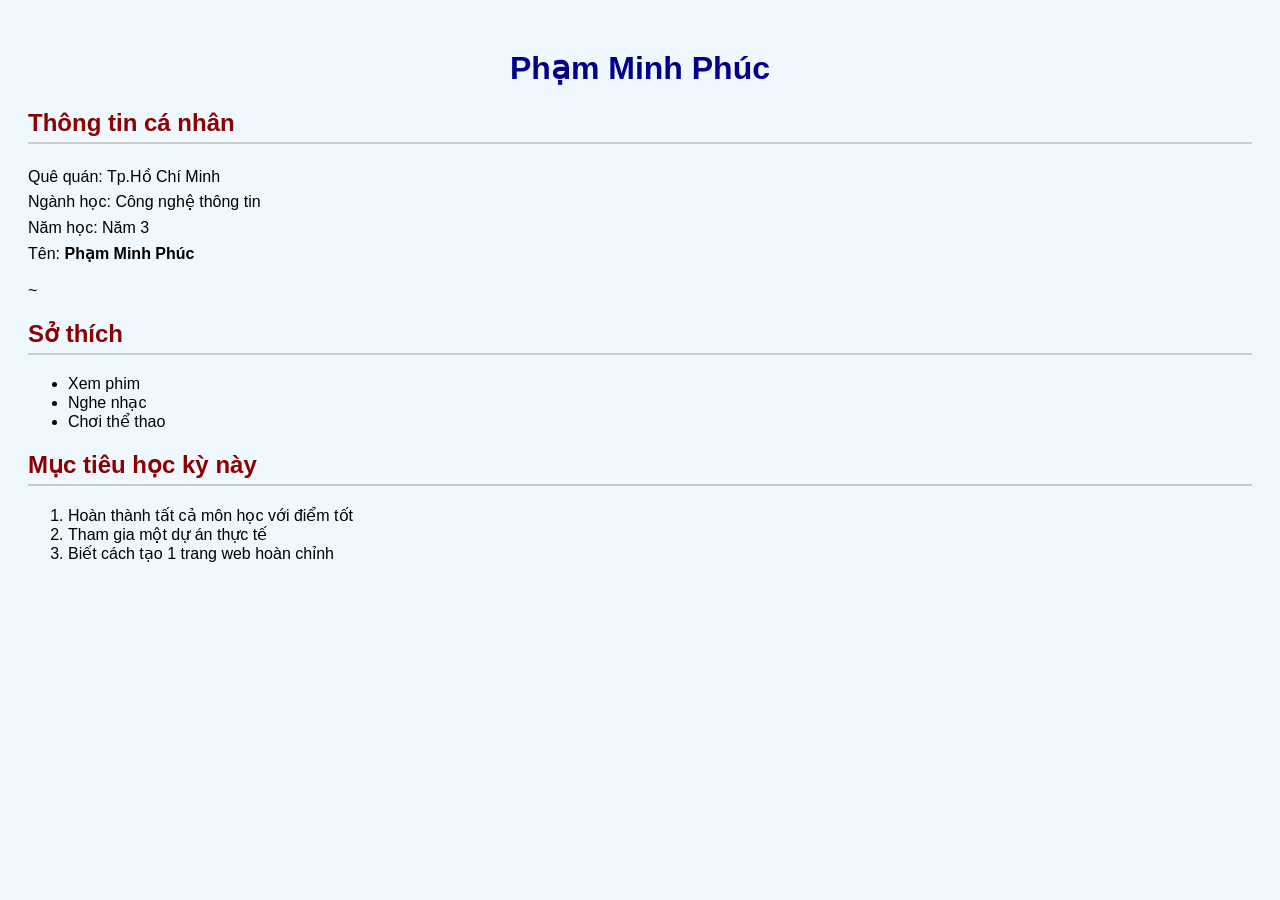
==== index.html @ 4f1bd507 "buoi 1: trang gioi thieu ban than" ====
<!DOCTYPE html>
<html lang="vi">
<head>
    <meta charset="UTF-8">
    <title>Phạm Minh Phúc – Giới thiệu</title>
    <link rel="stylesheet" href="css/style.css">
</head>
<body>
    <h1>Phạm Minh Phúc</h1>

    <h2>Thông tin cá nhân</h2>
    <p>
        Quê quán: Tp.Hồ Chí Minh<br>
        Ngành học: Công nghệ thông tin<br>
        Năm học: Năm 3<br>
        Tên: <strong>Phạm Minh Phúc</strong>
    </p>
~
    <h2>Sở thích</h2>
    <ul>
        <li>Xem phim</li>
        <li>Nghe nhạc</li>
        <li>Chơi thể thao</li>
    </ul>

    <h2>Mục tiêu học kỳ này</h2>
    <ol>
        <li>Hoàn thành tất cả môn học với điểm tốt</li>
        <li>Tham gia một dự án thực tế</li>
        <li>Biết cách tạo 1 trang web hoàn chỉnh</li>
    </ol>
</body>
</html>
---- css/style.css ----
body {
    font-family: Arial, sans-serif;
    background-color: #f0f8ff; /* bạn có thể đổi màu */
    padding: 20px;
}


h1 {
    color: darkblue;
    text-align: center;
}


p {
    line-height: 1.6;
    max-width: 700px;
}


h2 {
    color: darkred;
    border-bottom: 2px solid #ccc;
    padding-bottom: 5px;
}


a:hover {
    color: green;
}
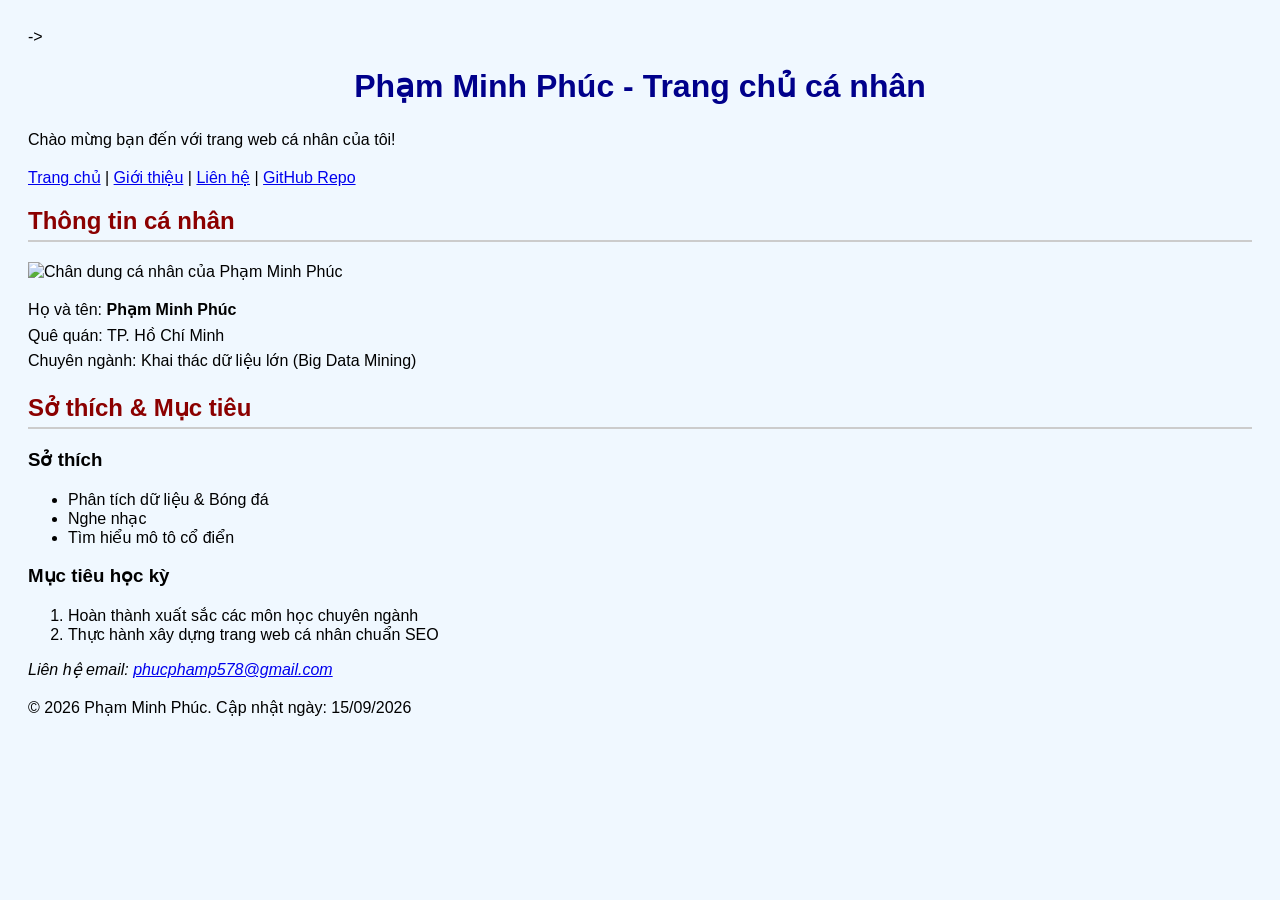
==== commit dba7f16a: "lab 2: Hoan thanh form lien he validation va toi uu SEO" ====
--- a/index.html
+++ b/index.html
@@ -2,32 +2,65 @@
 <html lang="vi">
 <head>
     <meta charset="UTF-8">
-    <title>Phạm Minh Phúc – Giới thiệu</title>
+    <meta name="viewport" content="width=device-width, initial-scale=1.0">
+->
+    <title>Trang chủ Phạm Minh Phúc - Sinh viên Big Data Mining</title>
+
+    <meta name="description" content="Khám phá trang web cá nhân của Phạm Minh Phúc để tìm hiểu về lý lịch học tập, các dự án Big Data Mining và thông tin liên hệ trực tiếp.">
+    <meta property="og:title" content="Trang chủ Phạm Minh Phúc - Sinh viên Big Data Mining">
+    <meta property="og:description" content="Khám phá trang web cá nhân của Phạm Minh Phúc để tìm hiểu về lý lịch học tập, các dự án Big Data Mining và thông tin liên hệ trực tiếp.">
+    <meta property="og:type" content="website">
+
     <link rel="stylesheet" href="css/style.css">
 </head>
 <body>
-    <h1>Phạm Minh Phúc</h1>
 
-    <h2>Thông tin cá nhân</h2>
-    <p>
-        Quê quán: Tp.Hồ Chí Minh<br>
-        Ngành học: Công nghệ thông tin<br>
-        Năm học: Năm 3<br>
-        Tên: <strong>Phạm Minh Phúc</strong>
-    </p>
-~
-    <h2>Sở thích</h2>
-    <ul>
-        <li>Xem phim</li>
-        <li>Nghe nhạc</li>
-        <li>Chơi thể thao</li>
-    </ul>
+    <header>
+        <h1>Phạm Minh Phúc - Trang chủ cá nhân</h1>
+        <p>Chào mừng bạn đến với trang web cá nhân của tôi!</p>
+    </header>
 
-    <h2>Mục tiêu học kỳ này</h2>
-    <ol>
-        <li>Hoàn thành tất cả môn học với điểm tốt</li>
-        <li>Tham gia một dự án thực tế</li>
-        <li>Biết cách tạo 1 trang web hoàn chỉnh</li>
-    </ol>
+    <nav>
+        <a href="index.html">Trang chủ</a> | 
+        <a href="about.html">Giới thiệu</a> | 
+        <a href="contact.html">Liên hệ</a> | 
+        <a href="https://github.com/PhcPh4m/my-website" target="_blank" rel="noopener">GitHub Repo</a>
+    </nav>
+
+    <main>
+        <section>
+            <h2>Thông tin cá nhân</h2>
+            <img src="images/avatar.jpg" alt="Chân dung cá nhân của Phạm Minh Phúc" width="150">
+            <p>
+                Họ và tên: <strong>Phạm Minh Phúc</strong><br>
+                Quê quán: TP. Hồ Chí Minh<br>
+                Chuyên ngành: Khai thác dữ liệu lớn (Big Data Mining)
+            </p>
+        </section>
+
+        <section>
+            <h2>Sở thích & Mục tiêu</h2>
+            <h3>Sở thích</h3>
+            <ul>
+                <li>Phân tích dữ liệu & Bóng đá</li>
+                <li>Nghe nhạc</li>
+                <li>Tìm hiểu mô tô cổ điển</li>
+            </ul>
+
+            <h3>Mục tiêu học kỳ</h3>
+            <ol>
+                <li>Hoàn thành xuất sắc các môn học chuyên ngành</li>
+                <li>Thực hành xây dựng trang web cá nhân chuẩn SEO</li>
+            </ol>
+        </section>
+    </main>
+
+    <footer>
+        <address>
+            Liên hệ email: <a href="mailto:phucphamp578@gmail.com">phucphamp578@gmail.com</a>
+        </address>
+        <p>&copy; 2026 Phạm Minh Phúc. Cập nhật ngày: <time datetime="2026-09-15">15/09/2026</time></p>
+    </footer>
+
 </body>
-</html>
+</html>
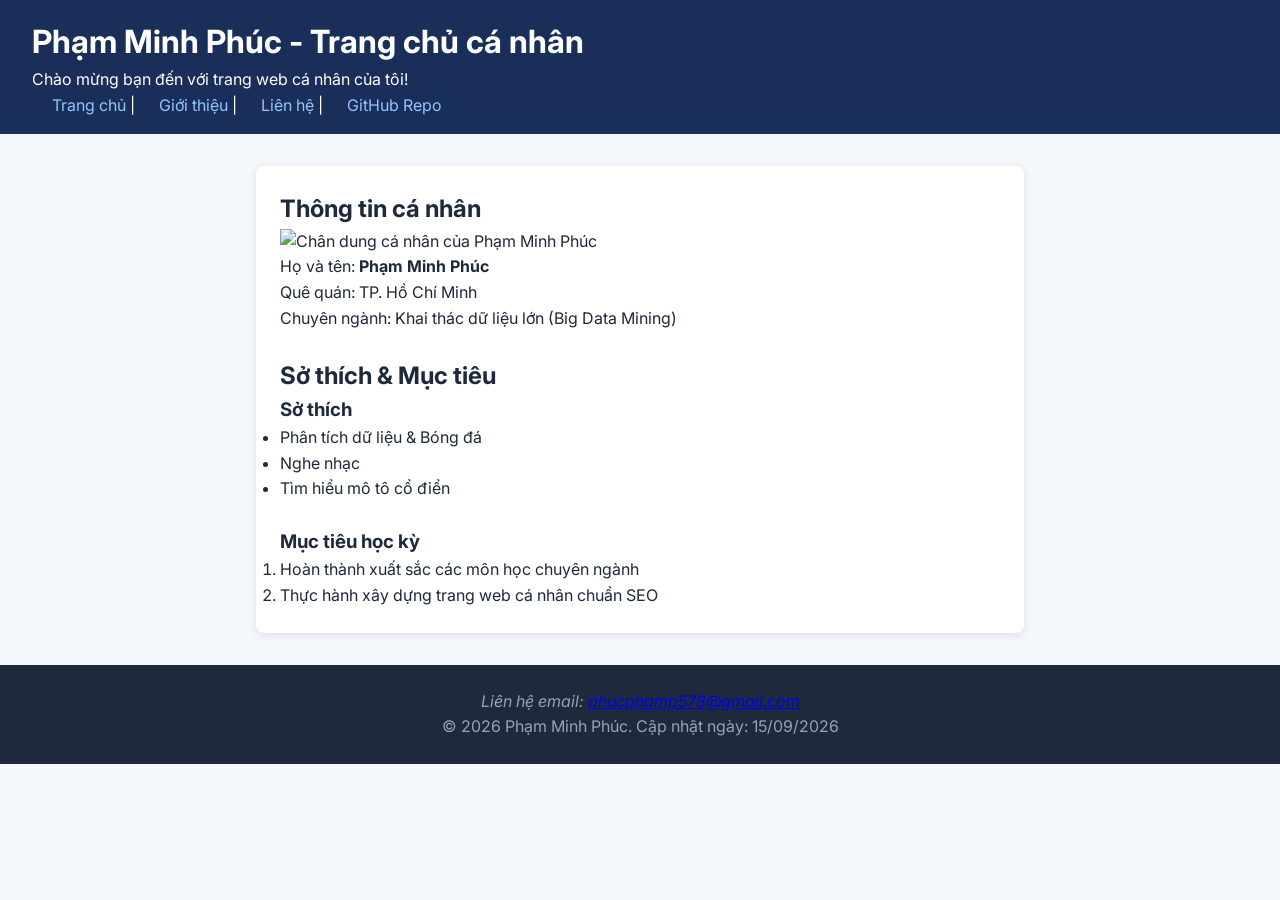
==== commit 0a12c2bc: "lab 2 cap nhat tat ca cac trang" ====
--- a/index.html
+++ b/index.html
@@ -3,10 +3,19 @@
 <head>
     <meta charset="UTF-8">
     <meta name="viewport" content="width=device-width, initial-scale=1.0">
-->
+
+    <!-- Thêm Google Font 'Inter' theo Yêu cầu 10 (Nâng cao) -->
+    <link rel="preconnect" href="https://fonts.googleapis.com">
+    <link rel="preconnect" href="https://fonts.gstatic.com" crossorigin>
+    <link href="https://fonts.googleapis.com/css2?family=Inter:wght@400;500;600;700&display=swap" rel="stylesheet">
+
+    <!-- Yêu cầu 25: Title 50-60 ký tự -->
     <title>Trang chủ Phạm Minh Phúc - Sinh viên Big Data Mining</title>
 
+    <!-- Yêu cầu 26: Meta Description -->
     <meta name="description" content="Khám phá trang web cá nhân của Phạm Minh Phúc để tìm hiểu về lý lịch học tập, các dự án Big Data Mining và thông tin liên hệ trực tiếp.">
+    
+    <!-- Yêu cầu 34: Open Graph Meta Tags -->
     <meta property="og:title" content="Trang chủ Phạm Minh Phúc - Sinh viên Big Data Mining">
     <meta property="og:description" content="Khám phá trang web cá nhân của Phạm Minh Phúc để tìm hiểu về lý lịch học tập, các dự án Big Data Mining và thông tin liên hệ trực tiếp.">
     <meta property="og:type" content="website">
@@ -16,43 +25,51 @@
 <body>
 
     <header>
+
         <h1>Phạm Minh Phúc - Trang chủ cá nhân</h1>
         <p>Chào mừng bạn đến với trang web cá nhân của tôi!</p>
+
+        <nav>
+            <a href="index.html">Trang chủ</a> | 
+            <a href="about.html">Giới thiệu</a> | 
+            <a href="contact.html">Liên hệ</a> | 
+            <a href="https://github.com/PhcPh4m/my-website" target="_blank" rel="noopener">GitHub Repo</a>
+        </nav>
     </header>
 
-    <nav>
-        <a href="index.html">Trang chủ</a> | 
-        <a href="about.html">Giới thiệu</a> | 
-        <a href="contact.html">Liên hệ</a> | 
-        <a href="https://github.com/PhcPh4m/my-website" target="_blank" rel="noopener">GitHub Repo</a>
-    </nav>
+    <main>
 
-    <main>
-        <section>
-            <h2>Thông tin cá nhân</h2>
-            <img src="images/avatar.jpg" alt="Chân dung cá nhân của Phạm Minh Phúc" width="150">
-            <p>
-                Họ và tên: <strong>Phạm Minh Phúc</strong><br>
-                Quê quán: TP. Hồ Chí Minh<br>
-                Chuyên ngành: Khai thác dữ liệu lớn (Big Data Mining)
-            </p>
-        </section>
+        <div class="card">
+            <section>
+                <h2>Thông tin cá nhân</h2>
+                <img src="https://tinyurl.com/ytrvbtvn" alt="Chân dung cá nhân của Phạm Minh Phúc" width="150">
+                <p>
+                    Họ và tên: <strong>Phạm Minh Phúc</strong><br>
+                    Quê quán: TP. Hồ Chí Minh<br>
+                    Chuyên ngành: Khai thác dữ liệu lớn (Big Data Mining)
+                </p>
+            </section>
 
-        <section>
-            <h2>Sở thích & Mục tiêu</h2>
-            <h3>Sở thích</h3>
-            <ul>
-                <li>Phân tích dữ liệu & Bóng đá</li>
-                <li>Nghe nhạc</li>
-                <li>Tìm hiểu mô tô cổ điển</li>
-            </ul>
+            <br>
 
-            <h3>Mục tiêu học kỳ</h3>
-            <ol>
-                <li>Hoàn thành xuất sắc các môn học chuyên ngành</li>
-                <li>Thực hành xây dựng trang web cá nhân chuẩn SEO</li>
-            </ol>
-        </section>
+            <section>
+                <h2>Sở thích & Mục tiêu</h2>
+                <h3>Sở thích</h3>
+                <ul>
+                    <li>Phân tích dữ liệu & Bóng đá</li>
+                    <li>Nghe nhạc</li>
+                    <li>Tìm hiểu mô tô cổ điển</li>
+                </ul>
+
+                <br>
+
+                <h3>Mục tiêu học kỳ</h3>
+                <ol>
+                    <li>Hoàn thành xuất sắc các môn học chuyên ngành</li>
+                    <li>Thực hành xây dựng trang web cá nhân chuẩn SEO</li>
+                </ol>
+            </section>
+        </div>
     </main>
 
     <footer>
--- a/css/style.css
+++ b/css/style.css
@@ -1,30 +1,62 @@
-
-body {
-    font-family: Arial, sans-serif;
-    background-color: #f0f8ff; /* bạn có thể đổi màu */
-    padding: 20px;
+/* 1. CSS Reset */
+*, *::before, *::after {
+    box-sizing: border-box;
+    margin: 0;
+    padding: 0;
 }
 
-
-h1 {
-    color: darkblue;
-    text-align: center;
+/* 2. Style body */
+body {
+    font-family: 'Inter', Arial, sans-serif;
+    background-color: #f4f7fb;
+    color: #1e293b;
+    line-height: 1.6;
 }
 
-
-p {
-    line-height: 1.6;
-    max-width: 700px;
+/* 3. Style header */
+header {
+    background-color: #1a2e5a;
+    padding: 16px 32px;
+    color: white;
 }
 
-
-h2 {
-    color: darkred;
-    border-bottom: 2px solid #ccc;
-    padding-bottom: 5px;
+/* 4. Style header nav a & hover */
+header nav a {
+    color: #93c5fd;
+    margin-left: 20px;
+    text-decoration: none;
 }
 
+header nav a:hover {
+    color: white;
+}
 
-a:hover {
-    color: green;
+/* 5. Style main */
+main {
+    max-width: 800px;
+    margin: 0 auto;
+    padding: 32px 16px;
 }
+
+/* 6. Style class .card */
+.card {
+    background: white;
+    padding: 24px;
+    border-radius: 8px;
+    box-shadow: 0 2px 8px rgba(0, 0, 0, 0.1);
+}
+
+/* 7. Style footer */
+footer {
+    background: #1e293b;
+    color: #94a3b8;
+    text-align: center;
+    padding: 24px;
+}
+
+/* 9. (Nâng cao) Style class .highlight */
+.highlight {
+    background: #fef3c7;
+    padding: 4px 8px;
+    border-radius: 4px;
+}
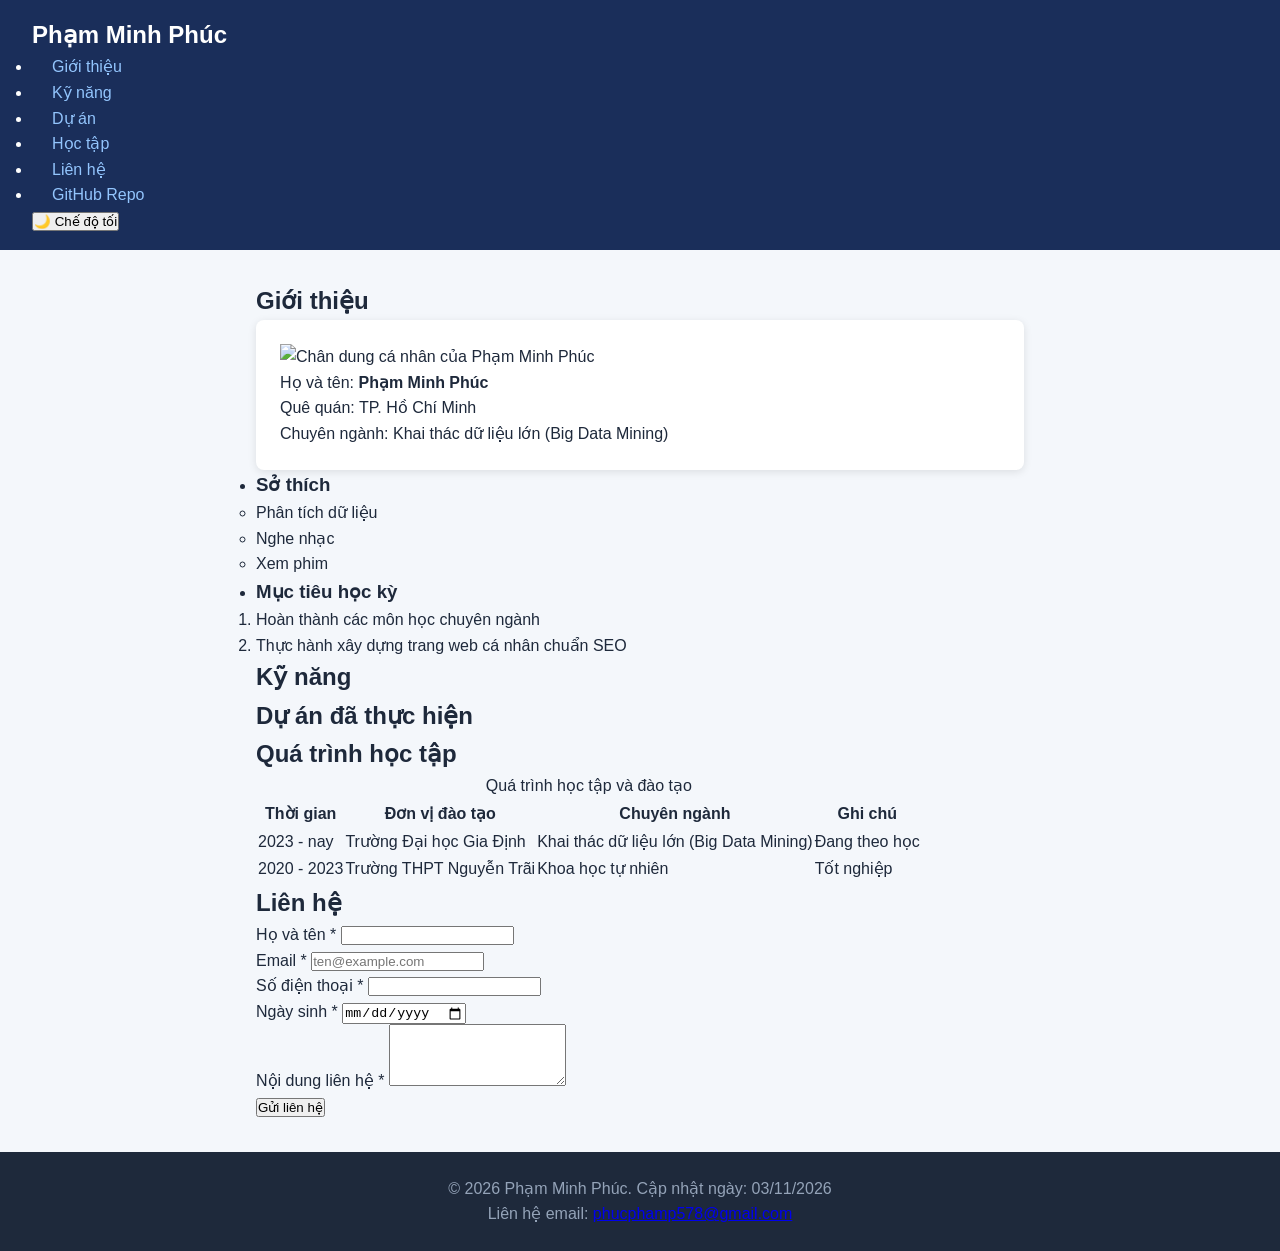
==== commit 24b6624f: "feat(html): xây dựng cấu trúc HTML5 semantic, form và bảng dữ liệu" ====
--- a/index.html
+++ b/index.html
@@ -1,83 +1,161 @@
 <!DOCTYPE html>
 <html lang="vi">
 <head>
-    <meta charset="UTF-8">
-    <meta name="viewport" content="width=device-width, initial-scale=1.0">
+  <meta charset="UTF-8">
+  <meta name="viewport" content="width=device-width, initial-scale=1.0">
 
-    <!-- Thêm Google Font 'Inter' theo Yêu cầu 10 (Nâng cao) -->
-    <link rel="preconnect" href="https://fonts.googleapis.com">
-    <link rel="preconnect" href="https://fonts.gstatic.com" crossorigin>
-    <link href="https://fonts.googleapis.com/css2?family=Inter:wght@400;500;600;700&display=swap" rel="stylesheet">
+  <title>Trang chủ Phạm Minh Phúc - Sinh viên Big Data Mining</title>
 
-    <!-- Yêu cầu 25: Title 50-60 ký tự -->
-    <title>Trang chủ Phạm Minh Phúc - Sinh viên Big Data Mining</title>
+  <meta name="description" content="Khám phá trang web cá nhân của Phạm Minh Phúc để tìm hiểu về lý lịch học tập, kỹ năng, các dự án Big Data Mining và thông tin liên hệ trực tiếp.">
+  <meta property="og:title" content="Trang chủ Phạm Minh Phúc - Sinh viên Big Data Mining">
+  <meta property="og:description" content="Khám phá trang web cá nhân của Phạm Minh Phúc để tìm hiểu về lý lịch học tập, kỹ năng, các dự án Big Data Mining và thông tin liên hệ trực tiếp.">
+  <meta property="og:type" content="website">
 
-    <!-- Yêu cầu 26: Meta Description -->
-    <meta name="description" content="Khám phá trang web cá nhân của Phạm Minh Phúc để tìm hiểu về lý lịch học tập, các dự án Big Data Mining và thông tin liên hệ trực tiếp.">
-    
-    <!-- Yêu cầu 34: Open Graph Meta Tags -->
-    <meta property="og:title" content="Trang chủ Phạm Minh Phúc - Sinh viên Big Data Mining">
-    <meta property="og:description" content="Khám phá trang web cá nhân của Phạm Minh Phúc để tìm hiểu về lý lịch học tập, các dự án Big Data Mining và thông tin liên hệ trực tiếp.">
-    <meta property="og:type" content="website">
-
-    <link rel="stylesheet" href="css/style.css">
+  <link rel="stylesheet" href="css/style.css">
+  <script src="js/script.js" defer></script>
 </head>
 <body>
 
-    <header>
+  <header class="site-header">
+    <nav class="navbar" aria-label="Điều hướng chính">
+      <h1 class="navbar__brand">Phạm Minh Phúc</h1>
+      <ul class="navbar__links">
+        <li><a href="#about">Giới thiệu</a></li>
+        <li><a href="#skills">Kỹ năng</a></li>
+        <li><a href="#projects">Dự án</a></li>
+        <li><a href="#education">Học tập</a></li>
+        <li><a href="#contact">Liên hệ</a></li>
+        <li><a href="https://github.com/PhcPh4m/my-website" target="_blank" rel="noopener">GitHub Repo</a></li>
+      </ul>
+      <button type="button" class="theme-toggle" id="theme-toggle" aria-pressed="false">🌙 Chế độ tối</button>
+    </nav>
+  </header>
 
-        <h1>Phạm Minh Phúc - Trang chủ cá nhân</h1>
-        <p>Chào mừng bạn đến với trang web cá nhân của tôi!</p>
+  <main class="main-content">
 
-        <nav>
-            <a href="index.html">Trang chủ</a> | 
-            <a href="about.html">Giới thiệu</a> | 
-            <a href="contact.html">Liên hệ</a> | 
-            <a href="https://github.com/PhcPh4m/my-website" target="_blank" rel="noopener">GitHub Repo</a>
-        </nav>
-    </header>
+    <section id="about" aria-labelledby="about-title">
+      <h2 id="about-title">Giới thiệu</h2>
+      <article class="card">
+        <img src="https://tinyurl.com/ytrvbtvn" alt="Chân dung cá nhân của Phạm Minh Phúc" width="150" height="150" loading="lazy">
+        <p>
+          Họ và tên: <strong>Phạm Minh Phúc</strong><br>
+          Quê quán: TP. Hồ Chí Minh<br>
+          Chuyên ngành: Khai thác dữ liệu lớn (Big Data Mining)
+        </p>
+      </article>
 
-    <main>
+      <ul class="card-grid">
+        <li>
+          <h3>Sở thích</h3>
+          <ul>
+            <li>Phân tích dữ liệu</li>
+            <li>Nghe nhạc</li>
+            <li>Xem phim</li>
+          </ul>
+        </li>
+        <li>
+          <h3>Mục tiêu học kỳ</h3>
+          <ol>
+            <li>Hoàn thành các môn học chuyên ngành</li>
+            <li>Thực hành xây dựng trang web cá nhân chuẩn SEO</li>
+          </ol>
+        </li>
+      </ul>
+    </section>
 
-        <div class="card">
-            <section>
-                <h2>Thông tin cá nhân</h2>
-                <img src="https://tinyurl.com/ytrvbtvn" alt="Chân dung cá nhân của Phạm Minh Phúc" width="150">
-                <p>
-                    Họ và tên: <strong>Phạm Minh Phúc</strong><br>
-                    Quê quán: TP. Hồ Chí Minh<br>
-                    Chuyên ngành: Khai thác dữ liệu lớn (Big Data Mining)
-                </p>
-            </section>
+    <section id="skills" aria-labelledby="skills-title">
+      <h2 id="skills-title">Kỹ năng</h2>
+      <p id="skills-summary" class="status" role="status"></p>
+      <ul class="card-grid" id="skills-list"></ul>
+    </section>
 
-            <br>
+    <section id="projects" aria-labelledby="projects-title">
+      <h2 id="projects-title">Dự án đã thực hiện</h2>
+      <p id="projects-status" class="status" role="status"></p>
+      <ul class="card-grid" id="projects-list"></ul>
+    </section>
 
-            <section>
-                <h2>Sở thích & Mục tiêu</h2>
-                <h3>Sở thích</h3>
-                <ul>
-                    <li>Phân tích dữ liệu & Bóng đá</li>
-                    <li>Nghe nhạc</li>
-                    <li>Tìm hiểu mô tô cổ điển</li>
-                </ul>
+    <section id="education" aria-labelledby="education-title">
+      <h2 id="education-title">Quá trình học tập</h2>
+      <div class="table-wrapper">
+        <table class="data-table">
+          <caption>Quá trình học tập và đào tạo</caption>
+          <thead>
+            <tr>
+              <th scope="col">Thời gian</th>
+              <th scope="col">Đơn vị đào tạo</th>
+              <th scope="col">Chuyên ngành</th>
+              <th scope="col">Ghi chú</th>
+            </tr>
+          </thead>
+          <tbody>
+            <tr>
+              <td>2023 - nay</td>
+              <td>Trường Đại học Gia Định</td>
+              <td>Khai thác dữ liệu lớn (Big Data Mining)</td>
+              <td>Đang theo học</td>
+            </tr>
+            <tr>
+              <td>2020 - 2023</td>
+              <td>Trường THPT Nguyễn Trãi</td>
+                <td>Khoa học tự nhiên</td>
+              <td>Tốt nghiệp</td>
+            </tr>
+          </tbody>
+        </table>
+      </div>
+    </section>
 
-                <br>
+    <section id="contact" aria-labelledby="contact-title">
+      <h2 id="contact-title">Liên hệ</h2>
+      <form class="contact-form" id="contact-form" novalidate>
 
-                <h3>Mục tiêu học kỳ</h3>
-                <ol>
-                    <li>Hoàn thành xuất sắc các môn học chuyên ngành</li>
-                    <li>Thực hành xây dựng trang web cá nhân chuẩn SEO</li>
-                </ol>
-            </section>
+        <div class="form-group">
+          <label for="fullname">Họ và tên *</label>
+          <input type="text" id="fullname" name="fullname" required
+                 pattern="[A-Za-zÀ-ỹ ]{2,50}"
+                 title="Chỉ gồm chữ cái, từ 2 đến 50 ký tự">
+          <span class="field-error" id="fullname-error" aria-live="polite"></span>
         </div>
-    </main>
 
-    <footer>
-        <address>
-            Liên hệ email: <a href="mailto:phucphamp578@gmail.com">phucphamp578@gmail.com</a>
-        </address>
-        <p>&copy; 2026 Phạm Minh Phúc. Cập nhật ngày: <time datetime="2026-09-15">15/09/2026</time></p>
-    </footer>
+        <div class="form-group">
+          <label for="email">Email *</label>
+          <input type="email" id="email" name="email" required
+                 placeholder="ten@example.com">
+          <span class="field-error" id="email-error" aria-live="polite"></span>
+        </div>
+
+        <div class="form-group">
+          <label for="phone">Số điện thoại *</label>
+          <input type="tel" id="phone" name="phone" required
+                 pattern="0[0-9]{9}"
+                 title="Gồm 10 chữ số, bắt đầu bằng 0">
+          <span class="field-error" id="phone-error" aria-live="polite"></span>
+        </div>
+
+        <div class="form-group">
+          <label for="birthdate">Ngày sinh *</label>
+          <input type="date" id="birthdate" name="birthdate" required>
+          <span class="field-error" id="birthdate-error" aria-live="polite"></span>
+        </div>
+
+        <div class="form-group">
+          <label for="message">Nội dung liên hệ *</label>
+          <textarea id="message" name="message" rows="4" required minlength="10"></textarea>
+          <span class="field-error" id="message-error" aria-live="polite"></span>
+        </div>
+
+        <button type="submit">Gửi liên hệ</button>
+        <p id="form-message" class="form-message" role="status"></p>
+      </form>
+    </section>
+
+  </main>
+
+  <footer class="site-footer">
+    <p>&copy; 2026 Phạm Minh Phúc. Cập nhật ngày: <time datetime="2026-11-03">03/11/2026</time></p>
+    <p>Liên hệ email: <a href="mailto:phucphamp578@gmail.com">phucphamp578@gmail.com</a></p>
+  </footer>
 
 </body>
 </html>
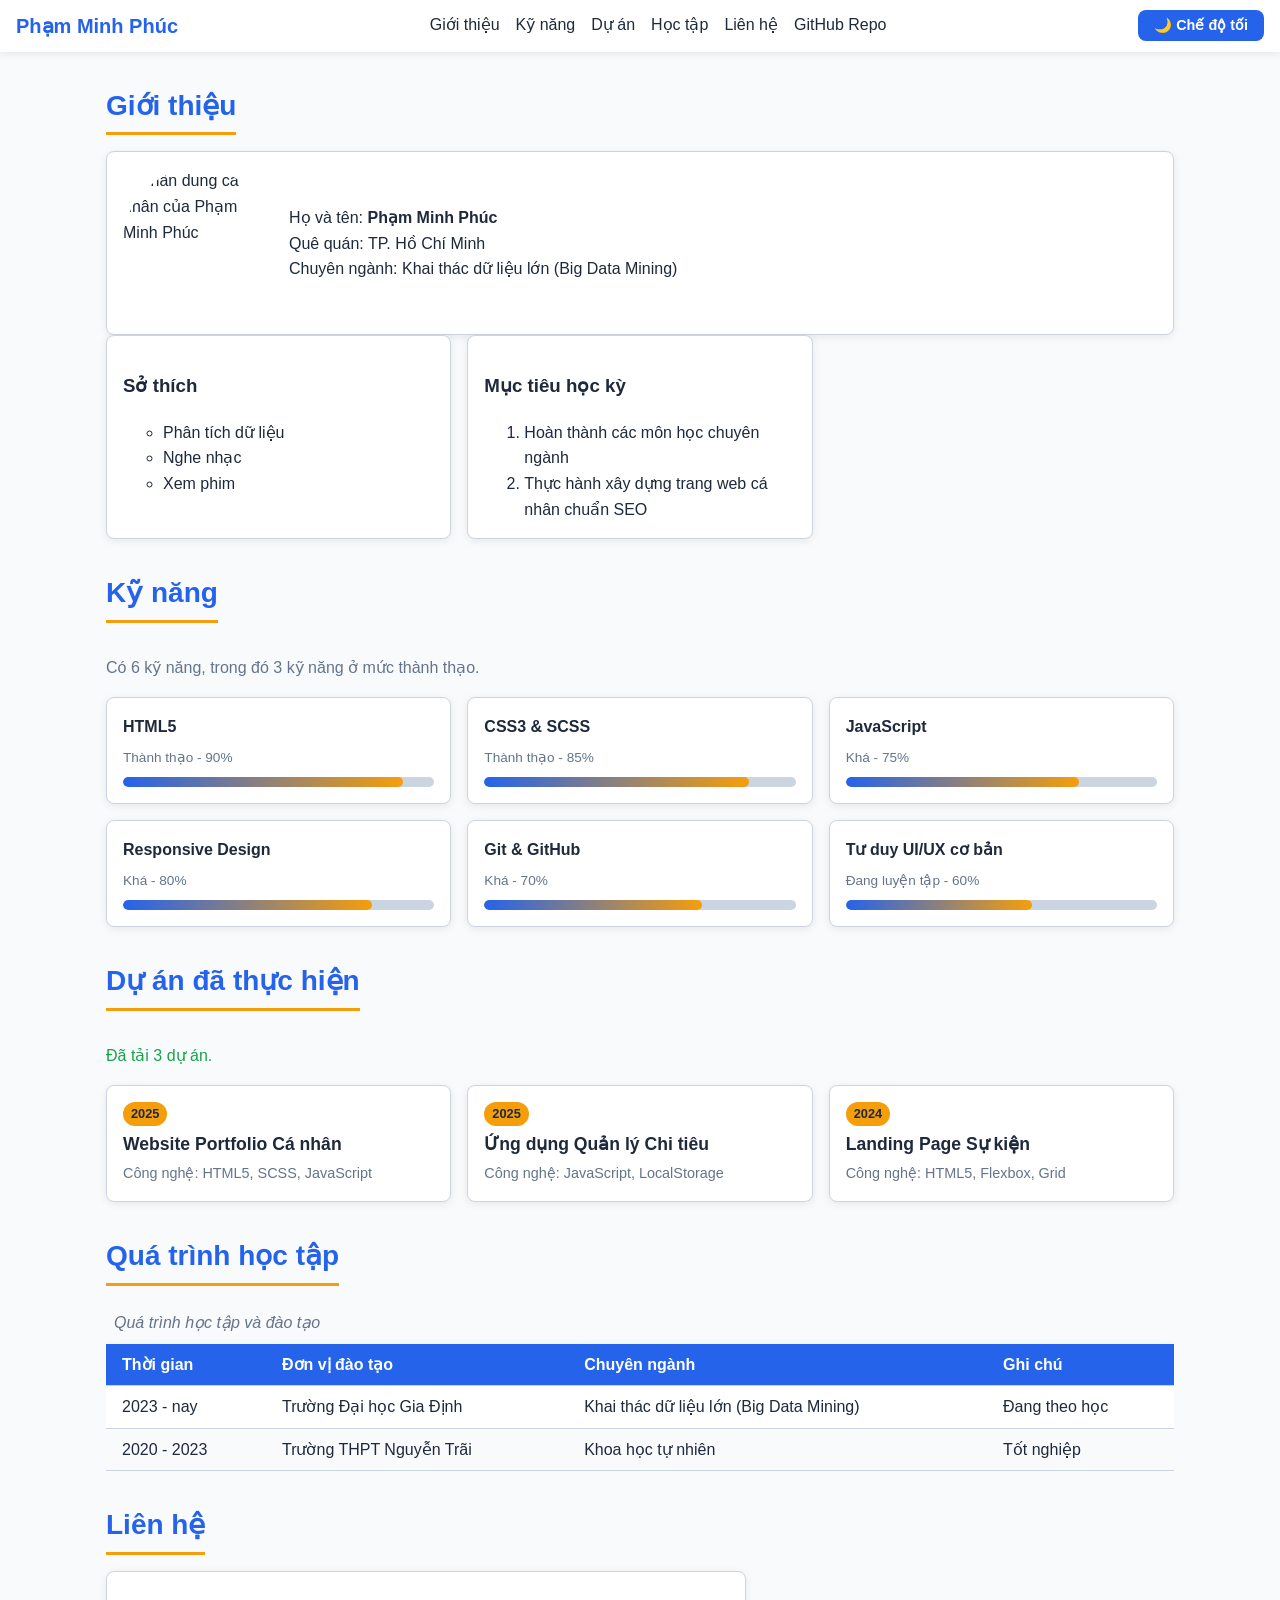
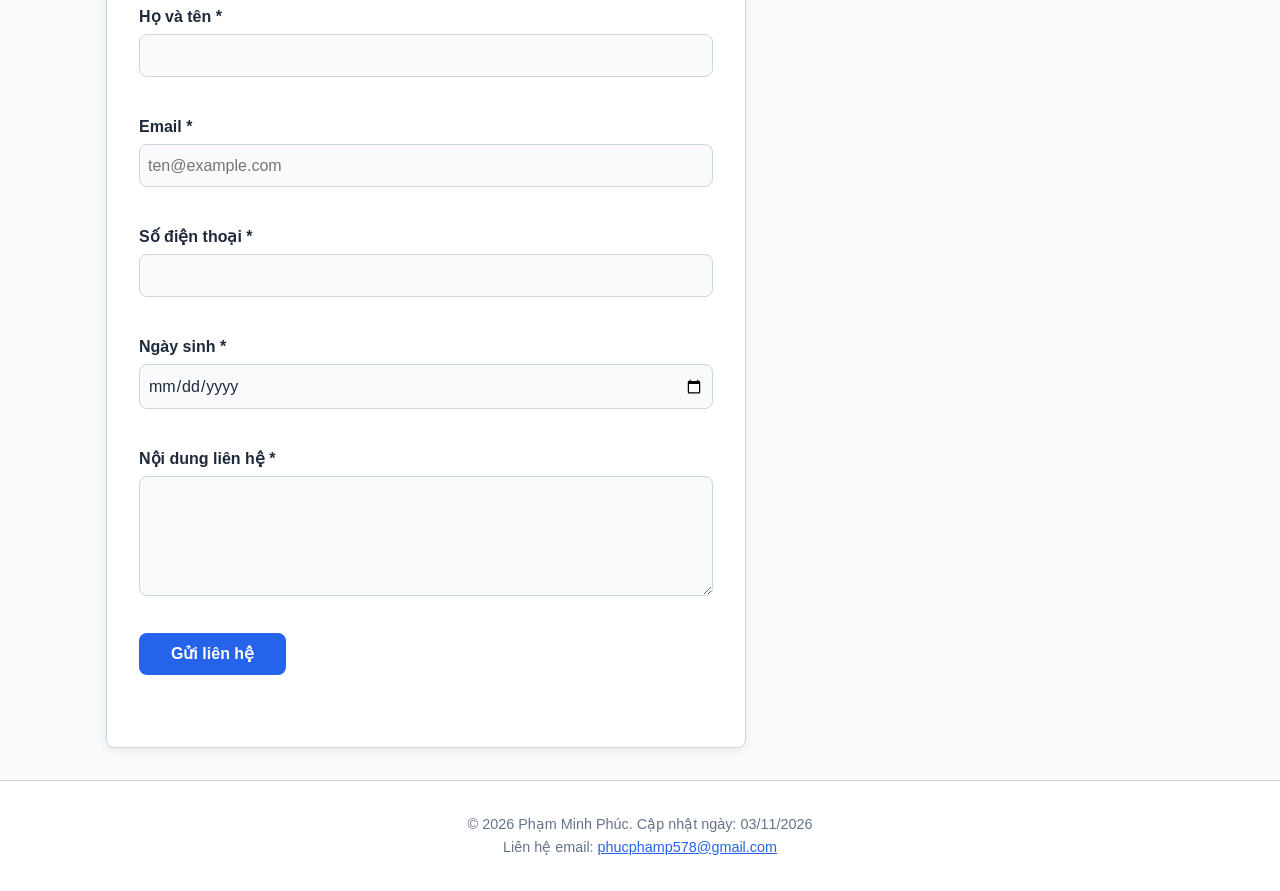
==== commit 3ebea38c: "fix(html): cập nhật nội dung trang" ====
--- a/index.html
+++ b/index.html
@@ -3,6 +3,7 @@
 <head>
   <meta charset="UTF-8">
   <meta name="viewport" content="width=device-width, initial-scale=1.0">
+  <link rel="icon" href="data:,">
 
   <title>Trang chủ Phạm Minh Phúc - Sinh viên Big Data Mining</title>
 
@@ -98,7 +99,7 @@
             <tr>
               <td>2020 - 2023</td>
               <td>Trường THPT Nguyễn Trãi</td>
-                <td>Khoa học tự nhiên</td>
+              <td>Khoa học tự nhiên</td>
               <td>Tốt nghiệp</td>
             </tr>
           </tbody>
--- a/css/style.css
+++ b/css/style.css
@@ -1,62 +1,417 @@
-/* 1. CSS Reset */
-*, *::before, *::after {
-    box-sizing: border-box;
-    margin: 0;
-    padding: 0;
-}
-
-/* 2. Style body */
+*,
+*::before,
+*::after {
+  box-sizing: border-box;
+}
+
+:root {
+  --color-bg: #f8fafc;
+  --color-surface: #ffffff;
+  --color-text: #1e293b;
+  --color-muted: #64748b;
+  --color-border: #cbd5e1;
+}
+
+body.dark-theme {
+  --color-bg: #0f172a;
+  --color-surface: #1e293b;
+  --color-text: #e2e8f0;
+  --color-muted: #94a3b8;
+  --color-border: #334155;
+}
+
 body {
-    font-family: 'Inter', Arial, sans-serif;
-    background-color: #f4f7fb;
-    color: #1e293b;
-    line-height: 1.6;
-}
-
-/* 3. Style header */
-header {
-    background-color: #1a2e5a;
-    padding: 16px 32px;
-    color: white;
-}
-
-/* 4. Style header nav a & hover */
-header nav a {
-    color: #93c5fd;
-    margin-left: 20px;
-    text-decoration: none;
-}
-
-header nav a:hover {
-    color: white;
-}
-
-/* 5. Style main */
-main {
-    max-width: 800px;
-    margin: 0 auto;
-    padding: 32px 16px;
-}
-
-/* 6. Style class .card */
+  margin: 0;
+  font-family: "Segoe UI", Roboto, Arial, sans-serif;
+  line-height: 1.6;
+  background-color: var(--color-bg);
+  color: var(--color-text);
+  transition: background-color 0.3s ease, color 0.3s ease;
+}
+
+img {
+  display: block;
+  max-width: 100%;
+  height: auto;
+}
+
+a {
+  color: #2563eb;
+}
+
+.site-header {
+  position: sticky;
+  top: 0;
+  z-index: 10;
+  background-color: var(--color-surface);
+  box-shadow: 0 2px 8px rgba(0, 0, 0, 0.08);
+}
+
+.navbar {
+  display: flex;
+  flex-wrap: wrap;
+  align-items: center;
+  justify-content: space-between;
+  gap: 0.5rem 1rem;
+  padding: 0.5rem 1rem;
+}
+
+.navbar__brand {
+  margin: 0;
+  font-size: 1.25rem;
+  font-weight: 700;
+  color: #2563eb;
+}
+
+.navbar__links {
+  order: 3;
+  display: flex;
+  flex-basis: 100%;
+  flex-wrap: wrap;
+  gap: 0.25rem 1rem;
+  margin: 0;
+  padding: 0;
+  list-style: none;
+}
+
+.navbar__links a {
+  display: inline-block;
+  padding: 0.25rem 0;
+  color: var(--color-text);
+  text-decoration: none;
+  border-bottom: 2px solid transparent;
+  transition: color 0.2s ease, border-color 0.2s ease;
+}
+
+.navbar__links a:hover,
+.navbar__links a:focus-visible {
+  color: #2563eb;
+  border-bottom-color: #2563eb;
+}
+
+@media (min-width: 768px) {
+  .navbar {
+    flex-wrap: nowrap;
+  }
+
+  .navbar__links {
+    order: 0;
+    flex-basis: auto;
+    width: auto;
+  }
+}
+
+.theme-toggle {
+  display: inline-flex;
+  align-items: center;
+  justify-content: center;
+  padding: 0.25rem 1rem;
+  background-color: #2563eb;
+  color: #fff;
+  border: none;
+  border-radius: 8px;
+  font: inherit;
+  font-weight: 600;
+  cursor: pointer;
+  transition: opacity 0.2s ease;
+  font-size: 0.9rem;
+}
+
+.theme-toggle:hover {
+  opacity: 0.85;
+}
+
+.theme-toggle:focus-visible {
+  outline: 3px solid #f59e0b;
+  outline-offset: 2px;
+}
+
+.main-content {
+  display: flex;
+  flex-direction: column;
+  gap: 2rem;
+  max-width: 1100px;
+  margin: 0 auto;
+  padding: 2rem 1rem;
+}
+
+section h2 {
+  display: inline-block;
+  margin: 0 0 1rem;
+  padding-bottom: 0.25rem;
+  font-size: 1.75rem;
+  color: #2563eb;
+  border-bottom: 3px solid #f59e0b;
+}
+
+.status {
+  min-height: 1.5em;
+  color: var(--color-muted);
+}
+
+.status.is-success {
+  color: #16a34a;
+}
+
+.status.is-error {
+  color: #dc2626;
+}
+
 .card {
-    background: white;
-    padding: 24px;
-    border-radius: 8px;
-    box-shadow: 0 2px 8px rgba(0, 0, 0, 0.1);
-}
-
-/* 7. Style footer */
-footer {
-    background: #1e293b;
-    color: #94a3b8;
-    text-align: center;
-    padding: 24px;
-}
-
-/* 9. (Nâng cao) Style class .highlight */
-.highlight {
-    background: #fef3c7;
-    padding: 4px 8px;
-    border-radius: 4px;
+  display: flex;
+  flex-direction: column;
+  align-items: center;
+  gap: 1rem;
+  padding: 1rem;
+  text-align: center;
+  background-color: var(--color-surface);
+  border: 1px solid var(--color-border);
+  border-radius: 8px;
+  box-shadow: 0 2px 8px rgba(0, 0, 0, 0.08);
+}
+
+@media (min-width: 768px) {
+  .card {
+    flex-direction: row;
+    text-align: left;
+  }
+}
+
+.card img {
+  border-radius: 50%;
+  object-fit: cover;
+}
+
+.card p {
+  margin: 0;
+}
+
+.card-grid {
+  display: grid;
+  grid-template-columns: 1fr;
+  gap: 1rem;
+  margin: 0;
+  padding: 0;
+  list-style: none;
+}
+
+.card-grid > li {
+  background-color: var(--color-surface);
+  border: 1px solid var(--color-border);
+  border-radius: 8px;
+  box-shadow: 0 2px 8px rgba(0, 0, 0, 0.08);
+  padding: 1rem;
+}
+
+@media (min-width: 768px) {
+  .card-grid {
+    grid-template-columns: repeat(2, 1fr);
+  }
+}
+
+@media (min-width: 1024px) {
+  .card-grid {
+    grid-template-columns: repeat(3, 1fr);
+  }
+}
+
+.skill-item {
+  display: flex;
+  flex-direction: column;
+  gap: 0.5rem;
+}
+
+.skill-name {
+  margin: 0;
+  font-weight: 600;
+}
+
+.skill-level {
+  font-size: 0.85rem;
+  color: var(--color-muted);
+}
+
+.skill-bar {
+  height: 10px;
+  overflow: hidden;
+  background-color: var(--color-border);
+  border-radius: 999px;
+}
+
+.skill-bar__fill {
+  height: 100%;
+  background: linear-gradient(90deg, #2563eb, #f59e0b);
+  border-radius: inherit;
+  transition: width 0.6s ease;
+}
+
+.project-item {
+  display: flex;
+  flex-direction: column;
+  gap: 0.25rem;
+}
+
+.project-item h3 {
+  margin: 0;
+  font-size: 1.1rem;
+}
+
+.project-item p {
+  margin: 0;
+  font-size: 0.9rem;
+  color: var(--color-muted);
+}
+
+.project-year {
+  align-self: flex-start;
+  padding: 2px 0.5rem;
+  font-size: 0.8rem;
+  font-weight: 600;
+  color: #1e293b;
+  background-color: #f59e0b;
+  border-radius: 999px;
+}
+
+.table-wrapper {
+  overflow-x: auto;
+}
+
+.data-table {
+  width: 100%;
+  min-width: 480px;
+  border-collapse: collapse;
+  background-color: var(--color-surface);
+  border-radius: 8px;
+  box-shadow: 0 2px 8px rgba(0, 0, 0, 0.08);
+}
+
+.data-table caption {
+  padding: 0.5rem;
+  font-style: italic;
+  text-align: left;
+  color: var(--color-muted);
+}
+
+.data-table th,
+.data-table td {
+  padding: 0.5rem 1rem;
+  text-align: left;
+  border-bottom: 1px solid var(--color-border);
+}
+
+.data-table th {
+  color: #fff;
+  background-color: #2563eb;
+}
+
+.data-table tbody tr:nth-child(even) {
+  background-color: var(--color-bg);
+}
+
+.contact-form {
+  display: flex;
+  flex-direction: column;
+  gap: 1rem;
+  max-width: 640px;
+  padding: 1rem;
+  background-color: var(--color-surface);
+  border: 1px solid var(--color-border);
+  border-radius: 8px;
+  box-shadow: 0 2px 8px rgba(0, 0, 0, 0.08);
+}
+
+@media (min-width: 768px) {
+  .contact-form {
+    padding: 2rem;
+  }
+}
+
+.contact-form button[type="submit"] {
+  display: inline-flex;
+  align-items: center;
+  justify-content: center;
+  align-self: flex-start;
+  padding: 0.5rem 2rem;
+  background-color: #2563eb;
+  color: #fff;
+  border: none;
+  border-radius: 8px;
+  font: inherit;
+  font-weight: 600;
+  cursor: pointer;
+  transition: opacity 0.2s ease;
+}
+
+.contact-form button[type="submit"]:hover {
+  opacity: 0.85;
+}
+
+.contact-form button[type="submit"]:focus-visible {
+  outline: 3px solid #f59e0b;
+  outline-offset: 2px;
+}
+
+.form-group {
+  display: flex;
+  flex-direction: column;
+  gap: 0.25rem;
+}
+
+.form-group label {
+  font-weight: 600;
+}
+
+.form-group input,
+.form-group textarea {
+  width: 100%;
+  padding: 0.5rem;
+  font: inherit;
+  color: var(--color-text);
+  background-color: var(--color-bg);
+  border: 1px solid var(--color-border);
+  border-radius: 8px;
+}
+
+.form-group input:focus-visible,
+.form-group textarea:focus-visible {
+  outline: 2px solid #2563eb;
+  outline-offset: 1px;
+}
+
+.form-group input.is-invalid,
+.form-group textarea.is-invalid {
+  border-color: #dc2626;
+}
+
+.field-error {
+  min-height: 1.2em;
+  font-size: 0.875rem;
+  color: #dc2626;
+}
+
+.form-message {
+  min-height: 1.5em;
+  margin: 0;
+  font-weight: 600;
+}
+
+.form-message.is-success {
+  color: #16a34a;
+}
+
+.form-message.is-error {
+  color: #dc2626;
+}
+
+.site-footer {
+  padding: 2rem 1rem;
+  font-size: 0.9rem;
+  text-align: center;
+  color: var(--color-muted);
+  background-color: var(--color-surface);
+  border-top: 1px solid var(--color-border);
+}
+
+.site-footer p {
+  margin: 0;
 }
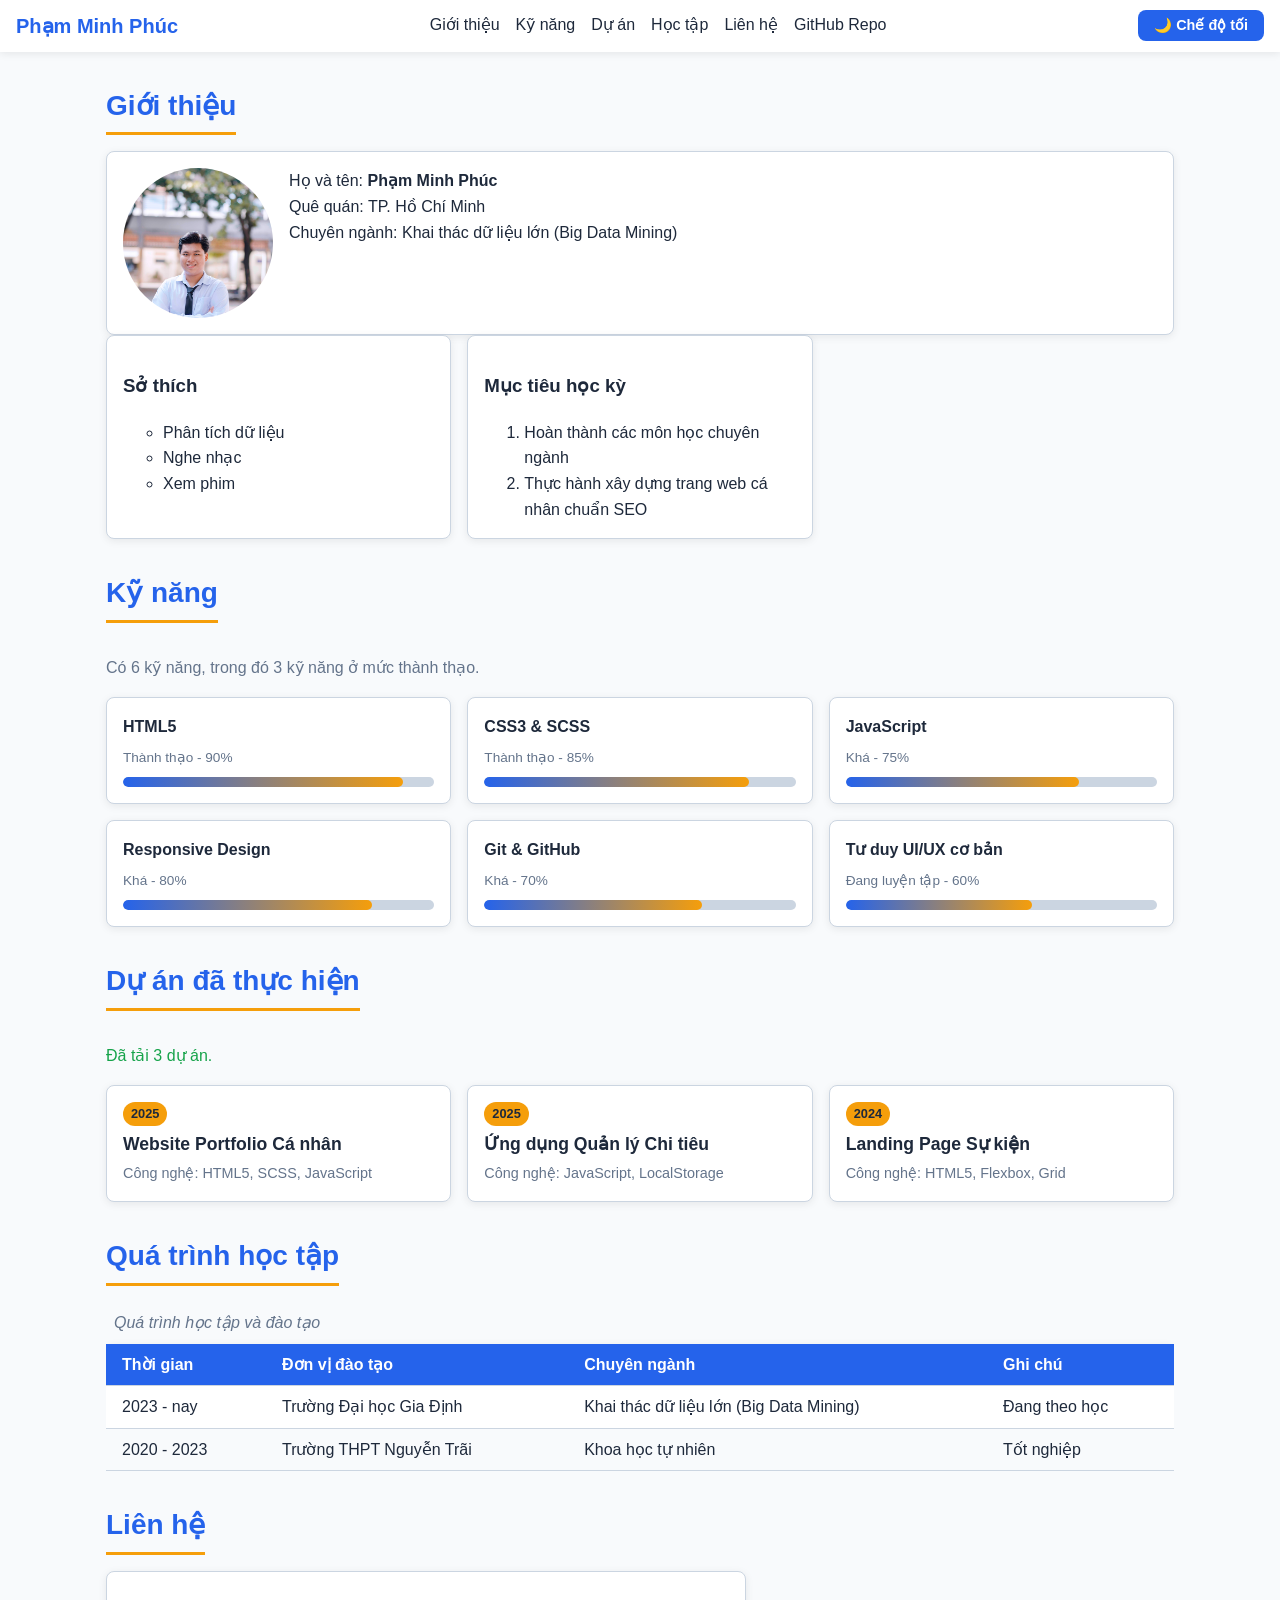
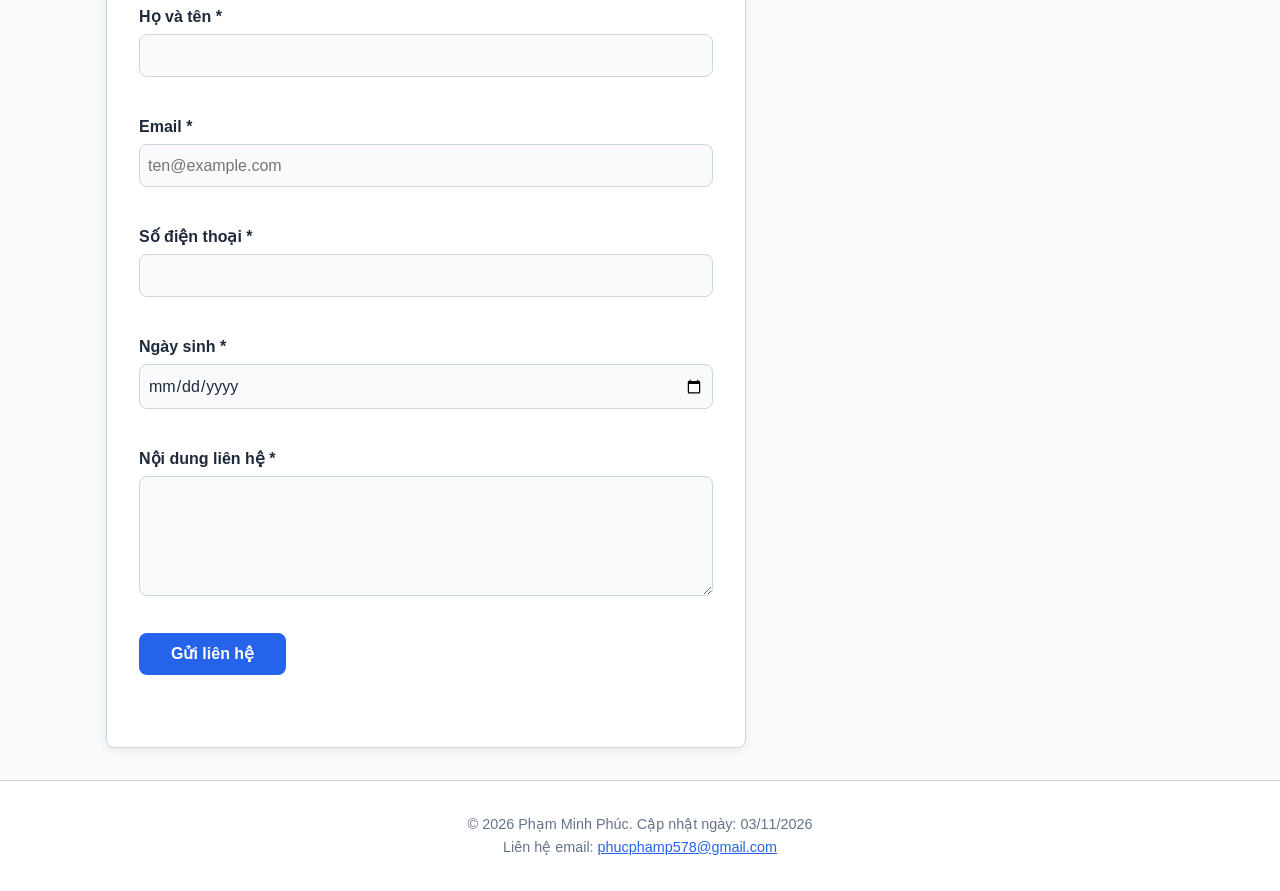
==== commit 17053a52: "feat(html,css): thêm ảnh đại diện avatar.jpg và cắt ảnh theo khung tròn" ====
--- a/index.html
+++ b/index.html
@@ -37,7 +37,7 @@
     <section id="about" aria-labelledby="about-title">
       <h2 id="about-title">Giới thiệu</h2>
       <article class="card">
-        <img src="https://tinyurl.com/ytrvbtvn" alt="Chân dung cá nhân của Phạm Minh Phúc" width="150" height="150" loading="lazy">
+        <img src="avatar.jpg" alt="Chân dung cá nhân của Phạm Minh Phúc" width="150" height="150" loading="lazy">
         <p>
           Họ và tên: <strong>Phạm Minh Phúc</strong><br>
           Quê quán: TP. Hồ Chí Minh<br>
--- a/css/style.css
+++ b/css/style.css
@@ -173,13 +173,18 @@
 @media (min-width: 768px) {
   .card {
     flex-direction: row;
+    align-items: flex-start;
     text-align: left;
   }
 }
 
 .card img {
+  width: 150px;
+  height: 150px;
+  object-fit: cover;
+  object-position: center top;
   border-radius: 50%;
-  object-fit: cover;
+  flex-shrink: 0;
 }
 
 .card p {
